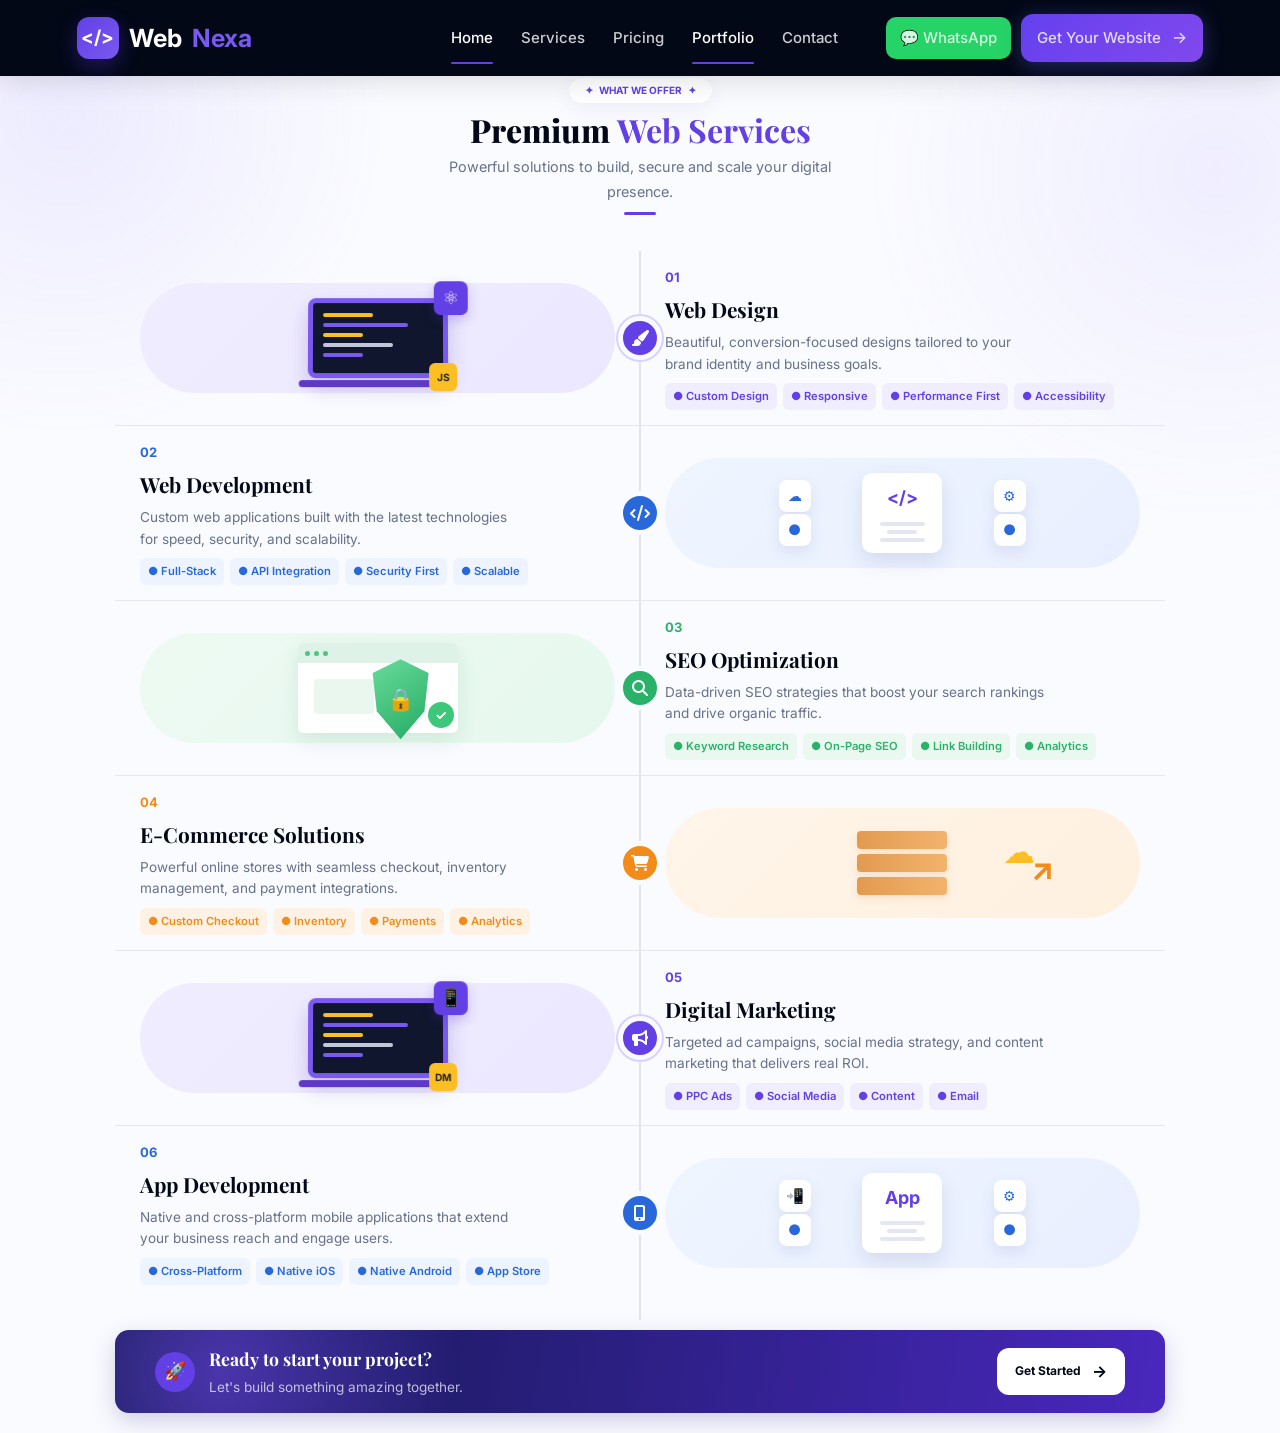
==== index.html @ ce3ebc8d "Add services page and update navigation links" ====
<!DOCTYPE html>
<html lang="en">
<head>
    <meta charset="UTF-8">
    <meta name="viewport" content="width=device-width, initial-scale=1.0">
    <title>WebNexa — Premium Web Design & Digital Services</title>
    <link rel="stylesheet" href="css/home.css">
    <link rel="preconnect" href="https://fonts.googleapis.com">
    <link rel="preconnect" href="https://fonts.gstatic.com" crossorigin>
    <link href="https://fonts.googleapis.com/css2?family=Playfair+Display:wght@400;500;600;700;800;900&family=Inter:wght@300;400;500;600;700&display=swap" rel="stylesheet">
    <link rel="stylesheet" href="https://cdnjs.cloudflare.com/ajax/libs/font-awesome/6.5.1/css/all.min.css">
</head>
<body>

<!-- ================= NAVBAR ================= -->
<header class="navbar">
    <a href="index.html" class="logo" aria-label="WebNexa Home">
        <div class="logo-icon">&lt;/&gt;</div>
        <span class="logo-white">Web</span><span class="logo-purple">Nexa</span>
    </a>

    <button class="mobile-toggle" id="mobileToggle" aria-label="Toggle menu" aria-expanded="false">
        <span></span>
        <span></span>
        <span></span>
    </button>

    <nav aria-label="Main navigation" id="mainNav">
        <a href="#home" class="active">Home</a>
        <a href="services.html">Services</a>
        <a href="#pricing">Pricing</a>
        <a href="portfolio.html" class="active">Portfolio</a>
        <a href="#contact">Contact</a>
        
        <div class="nav-actions">
            <a href="https://wa.me/923008932525" class="whatsapp-btn" target="_blank" rel="noopener noreferrer">💬 WhatsApp</a>
            <a href="requirements.html" class="talk-btn">Get Your Website <span>→</span></a>
        </div>
    </nav>
</header>

<div class="mobile-bottom-bar">
    <a href="https://wa.me/923008932525" class="mobile-bar-btn whatsapp" target="_blank" rel="noopener noreferrer">💬 WhatsApp</a>
    <a href="requirements.html" class="mobile-bar-btn get-started">Get Started <span>→</span></a>
</div>

<!-- ================= HOME ================= -->
<main class="home" id="home">

    <!-- ================= HERO ================= -->
    <section class="hero-title">
        <div class="offer">
            <span>✦</span> WHAT WE OFFER <span>✦</span>
        </div>
        <h1>
            Premium <strong>Web Services</strong>
        </h1>
        <p>
            Powerful solutions to build, secure and scale your digital presence.
        </p>
        <div class="heading-line"></div>
    </section>

    <!-- ================= SERVICES TIMELINE ================= -->
    <section class="timeline" id="services">

        <!-- ===== 01 ===== -->
        <div class="service-row">
            <div class="visual purple-visual">
                <div class="laptop">
                    <div class="screen">
                        <div class="line yellow"></div>
                        <div class="line purple-line"></div>
                        <div class="line yellow small"></div>
                        <div class="line white-line"></div>
                        <div class="line purple-line small"></div>
                    </div>
                    <div class="laptop-base"></div>
                    <div class="react-icon">⚛</div>
                    <div class="js-icon">JS</div>
                </div>
            </div>
            <div class="service-text">
                <span class="number purple">01</span>
                <h2>Web Design</h2>
                <p>Beautiful, conversion-focused designs tailored to your brand identity and business goals.</p>
                <div class="tags">
                    <span>● Custom Design</span>
                    <span>● Responsive</span>
                    <span>● Performance First</span>
                    <span>● Accessibility</span>
                </div>
            </div>
            <div class="timeline-icon purple-icon"><i class="fas fa-paint-brush"></i></div>
        </div>

        <!-- ===== 02 ===== -->
        <div class="service-row reverse">
            <div class="service-text">
                <span class="number blue">02</span>
                <h2>Web Development</h2>
                <p>Custom web applications built with the latest technologies for speed, security, and scalability.</p>
                <div class="tags blue-tags">
                    <span>● Full-Stack</span>
                    <span>● API Integration</span>
                    <span>● Security First</span>
                    <span>● Scalable</span>
                </div>
            </div>
            <div class="visual blue-visual">
                <div class="api-card">
                    <div class="api-title">&lt;/&gt;</div>
                    <div class="api-line"></div>
                    <div class="api-line short"></div>
                    <div class="api-line"></div>
                </div>
                <div class="api-cloud cloud-one">☁</div>
                <div class="api-cloud cloud-two">●</div>
                <div class="api-cloud cloud-three">⚙</div>
                <div class="api-cloud cloud-four">●</div>
            </div>
            <div class="timeline-icon blue-icon"><i class="fas fa-code"></i></div>
        </div>

        <!-- ===== 03 ===== -->
        <div class="service-row">
            <div class="visual green-visual">
                <div class="security-window">
                    <div class="window-top">
                        <i></i>
                        <i></i>
                        <i></i>
                    </div>
                    <div class="window-content"></div>
                    <div class="shield">
                        <span>🔒</span>
                    </div>
                    <div class="check">✓</div>
                </div>
            </div>
            <div class="service-text">
                <span class="number green">03</span>
                <h2>SEO Optimization</h2>
                <p>Data-driven SEO strategies that boost your search rankings and drive organic traffic.</p>
                <div class="tags green-tags">
                    <span>● Keyword Research</span>
                    <span>● On-Page SEO</span>
                    <span>● Link Building</span>
                    <span>● Analytics</span>
                </div>
            </div>
            <div class="timeline-icon green-icon"><i class="fas fa-search"></i></div>
        </div>

        <!-- ===== 04 ===== -->
        <div class="service-row reverse">
            <div class="service-text">
                <span class="number orange">04</span>
                <h2>E-Commerce Solutions</h2>
                <p>Powerful online stores with seamless checkout, inventory management, and payment integrations.</p>
                <div class="tags orange-tags">
                    <span>● Custom Checkout</span>
                    <span>● Inventory</span>
                    <span>● Payments</span>
                    <span>● Analytics</span>
                </div>
            </div>
            <div class="visual orange-visual">
                <div class="server-box">
                    <div class="server"></div>
                    <div class="server"></div>
                    <div class="server"></div>
                </div>
                <div class="growth-arrow">↗</div>
                <div class="cloud">☁</div>
            </div>
            <div class="timeline-icon orange-icon"><i class="fas fa-shopping-cart"></i></div>
        </div>

        <!-- ===== 05 ===== -->
        <div class="service-row">
            <div class="visual purple-visual">
                <div class="laptop">
                    <div class="screen">
                        <div class="line yellow"></div>
                        <div class="line purple-line"></div>
                        <div class="line yellow small"></div>
                        <div class="line white-line"></div>
                        <div class="line purple-line small"></div>
                    </div>
                    <div class="laptop-base"></div>
                    <div class="react-icon">📱</div>
                    <div class="js-icon">DM</div>
                </div>
            </div>
            <div class="service-text">
                <span class="number purple">05</span>
                <h2>Digital Marketing</h2>
                <p>Targeted ad campaigns, social media strategy, and content marketing that delivers real ROI.</p>
                <div class="tags">
                    <span>● PPC Ads</span>
                    <span>● Social Media</span>
                    <span>● Content</span>
                    <span>● Email</span>
                </div>
            </div>
            <div class="timeline-icon purple-icon"><i class="fas fa-bullhorn"></i></div>
        </div>

        <!-- ===== 06 ===== -->
        <div class="service-row reverse">
            <div class="service-text">
                <span class="number blue">06</span>
                <h2>App Development</h2>
                <p>Native and cross-platform mobile applications that extend your business reach and engage users.</p>
                <div class="tags blue-tags">
                    <span>● Cross-Platform</span>
                    <span>● Native iOS</span>
                    <span>● Native Android</span>
                    <span>● App Store</span>
                </div>
            </div>
            <div class="visual blue-visual">
                <div class="api-card">
                    <div class="api-title">App</div>
                    <div class="api-line"></div>
                    <div class="api-line short"></div>
                    <div class="api-line"></div>
                </div>
                <div class="api-cloud cloud-one">📲</div>
                <div class="api-cloud cloud-two">●</div>
                <div class="api-cloud cloud-three">⚙</div>
                <div class="api-cloud cloud-four">●</div>
            </div>
            <div class="timeline-icon blue-icon"><i class="fas fa-mobile-alt"></i></div>
        </div>

    </section>

    <!-- ================= CTA ================= -->
    <section class="cta">
        <div class="cta-left">
            <div class="rocket">🚀</div>
            <div>
                <h3>Ready to start your project?</h3>
                <p>Let's build something amazing together.</p>
            </div>
        </div>
        <a href="requirements.html" class="talk-btn">
            Get Started <span>→</span>
        </a>
    </section>

</main>

<script>
    const mobileToggle = document.getElementById('mobileToggle');
    const mainNav = document.getElementById('mainNav');
    
    if (mobileToggle && mainNav) {
        mobileToggle.addEventListener('click', function() {
            const isOpen = mainNav.classList.toggle('open');
            mobileToggle.classList.toggle('active');
            mobileToggle.setAttribute('aria-expanded', String(isOpen));
            document.body.classList.toggle('menu-open', isOpen);
        });
        
        mainNav.querySelectorAll('a').forEach(function(link) {
            link.addEventListener('click', function() {
                mainNav.classList.remove('open');
                mobileToggle.classList.remove('active');
                mobileToggle.setAttribute('aria-expanded', 'false');
                document.body.classList.remove('menu-open');
            });
        });
        
        document.addEventListener('keydown', function(e) {
            if (e.key === 'Escape' && mainNav.classList.contains('open')) {
                mainNav.classList.remove('open');
                mobileToggle.classList.remove('active');
                mobileToggle.setAttribute('aria-expanded', 'false');
                document.body.classList.remove('menu-open');
            }
        });
    }
</script>

</body>
</html>
---- css/home.css ----
/* ================= RESET ================= */
* {
    margin: 0;
    padding: 0;
    box-sizing: border-box;
}

:root {
    --primary: #030817;
    --primary-light: #0f2847;
    --purple: #6240e5;
    --purple-light: #7959ef;
    --blue: #2868da;
    --blue-light: #48cae4;
    --green: #2bb26a;
    --green-light: #34d399;
    --orange: #f28b19;
    --orange-light: #fbbf24;
    --white: #ffffff;
    --off-white: #f8f9fa;
    --text: #10172d;
    --text-light: #68718b;
    --text-muted: #adb5bd;
    --bg: #f9faff;
    --card-bg: rgba(255, 255, 255, 0.85);
    --shadow: 0 8px 32px rgba(0, 0, 0, 0.08);
    --shadow-lg: 0 20px 60px rgba(0, 0, 0, 0.12);
    --radius: 16px;
    --radius-sm: 10px;
    --transition: all 0.3s cubic-bezier(0.4, 0, 0.2, 1);
    --font-heading: 'Playfair Display', Georgia, serif;
    --font-body: 'Inter', -apple-system, BlinkMacSystemFont, sans-serif;
}

html {
    scroll-behavior: smooth;
    scroll-padding-top: 76px;
}

body {
    font-family: var(--font-body);
    color: var(--text);
    background: var(--bg);
    line-height: 1.7;
    overflow-x: hidden;
    -webkit-font-smoothing: antialiased;
}

/* ================= NAVBAR ================= */
.navbar {
    position: fixed;
    top: 0;
    left: 0;
    right: 0;
    z-index: 1000;
    height: 76px;
    background: var(--primary);
    display: flex;
    align-items: center;
    justify-content: space-between;
    padding: 0 6%;
    box-shadow: 0 2px 30px rgba(0, 0, 0, 0.15);
}

.logo {
    display: flex;
    align-items: center;
    font-size: 25px;
    font-weight: 700;
    color: var(--white);
    text-decoration: none;
    gap: 10px;
}

.logo-icon {
    width: 42px;
    height: 42px;
    border-radius: 12px;
    display: flex;
    align-items: center;
    justify-content: center;
    color: var(--white);
    font-size: 19px;
    font-weight: 700;
    background: linear-gradient(135deg, var(--purple), var(--purple-light));
    box-shadow: 0 7px 20px rgba(100, 60, 255, 0.3);
}

.logo-white {
    color: var(--white);
}

.logo-purple {
    color: var(--purple-light);
}

.navbar nav {
    display: flex;
    align-items: center;
    gap: 28px;
    height: 100%;
}

.navbar nav a {
    position: relative;
    height: 100%;
    display: flex;
    align-items: center;
    color: rgba(255, 255, 255, 0.8);
    text-decoration: none;
    font-size: 15px;
    font-weight: 500;
    transition: var(--transition);
}

.navbar nav a:hover,
.navbar nav a.active {
    color: var(--white);
}

.navbar nav a.active::after {
    content: '';
    position: absolute;
    bottom: 12px;
    left: 0;
    width: 100%;
    height: 2px;
    background: var(--purple);
    border-radius: 2px;
}

.talk-btn {
    display: inline-flex;
    align-items: center;
    gap: 6px;
    border: none;
    padding: 10px 16px;
    border-radius: 12px;
    color: var(--white);
    background: linear-gradient(135deg, #6441ef, #8148ed);
    font-size: 13px;
    font-weight: 600;
    cursor: pointer;
    text-decoration: none;
    transition: var(--transition);
    box-shadow: 0 4px 20px rgba(99, 102, 241, 0.35);
}

.talk-btn:hover {
    transform: translateY(-2px);
    box-shadow: 0 8px 30px rgba(99, 102, 241, 0.5);
}

.talk-btn span {
    font-size: 16px;
    margin-left: 5px;
}

.mobile-toggle {
    display: none;
    flex-direction: column;
    justify-content: center;
    gap: 5px;
    width: 30px;
    height: 30px;
    background: none;
    border: none;
    cursor: pointer;
    padding: 0;
    z-index: 1001;
}

.mobile-toggle span {
    display: block;
    width: 100%;
    height: 2px;
    background: var(--white);
    border-radius: 2px;
    transition: var(--transition);
}

.mobile-toggle.active span:nth-child(1) {
    transform: rotate(45deg) translate(5px, 5px);
}

.mobile-toggle.active span:nth-child(2) {
    opacity: 0;
}

.mobile-toggle.active span:nth-child(3) {
    transform: rotate(-45deg) translate(5px, -5px);
}

.nav-actions {
    display: flex;
    align-items: center;
    gap: 10px;
    margin-left: 20px;
}

.whatsapp-btn {
    display: inline-flex;
    align-items: center;
    gap: 5px;
    padding: 8px 14px;
    border-radius: 10px;
    color: var(--white);
    background: #25D366;
    font-size: 13px;
    font-weight: 600;
    text-decoration: none;
    transition: var(--transition);
}

.whatsapp-btn:hover {
    background: #1ebc57;
    transform: translateY(-2px);
}

/* ================= HOME / HERO ================= */
.home {
    min-height: calc(100vh - 76px);
    padding: 15px 9% 20px;
    background:
        radial-gradient(circle at 5% 8%, rgba(110, 80, 255, .09), transparent 18%),
        radial-gradient(circle at 95% 12%, rgba(120, 90, 255, .08), transparent 20%),
        #fafbff;
}

/* ================= HERO TITLE ================= */
.hero-title {
    text-align: center;
    margin-bottom: 16px;
    padding: 60px 0 20px;
}

.offer {
    display: inline-block;
    padding: 4px 12px;
    border-radius: 20px;
    background: var(--white);
    color: var(--purple);
    font-size: 10px;
    font-weight: bold;
    box-shadow: 0 5px 20px rgba(50, 30, 130, .07);
    margin-bottom: 8px;
}

.offer span {
    margin: 0 4px;
}

.hero-title h1 {
    font-family: var(--font-heading);
    font-size: clamp(1.4rem, 3vw, 2rem);
    font-weight: 800;
    color: var(--primary);
    line-height: 1.2;
    margin-bottom: 6px;
}

.hero-title h1 strong {
    color: var(--purple);
}

.hero-title p {
    color: var(--text-light);
    font-size: 0.9rem;
    max-width: 450px;
    margin: 0 auto;
}

.heading-line {
    width: 32px;
    height: 3px;
    background: var(--purple);
    margin: 8px auto 0;
    border-radius: 10px;
}

/* ================= TIMELINE ================= */
.timeline {
    max-width: 1080px;
    margin: auto;
    position: relative;
    padding-bottom: 20px;
}

.timeline::before {
    content: '';
    position: absolute;
    top: 0;
    bottom: 0;
    left: 50%;
    width: 2px;
    background: #e1e3ef;
    transform: translateX(-50%);
}

/* ================= SERVICE ROW ================= */
.service-row {
    min-height: 120px;
    display: grid;
    grid-template-columns: 1fr 1fr;
    align-items: center;
    position: relative;
    border-bottom: 1px solid #e5e7ef;
}

.service-row:last-child {
    border-bottom: none;
}

/* ================= VISUAL SIDE ================= */
.visual {
    height: 110px;
    display: flex;
    align-items: center;
    justify-content: center;
    position: relative;
    margin: 6px 25px;
    border-radius: 60px;
}

.purple-visual {
    background: linear-gradient(135deg, #f1edff, #ebe7ff);
}

.blue-visual {
    background: linear-gradient(135deg, #eef5ff, #e9efff);
}

.green-visual {
    background: linear-gradient(135deg, #edfaf3, #e6f8ee);
}

.orange-visual {
    background: linear-gradient(135deg, #fff5e9, #fff0df);
}

/* ================= SERVICE TEXT ================= */
.service-text {
    padding: 15px 25px;
}

.number {
    display: block;
    font-size: 13px;
    font-weight: bold;
    margin-bottom: 4px;
}

.purple {
    color: var(--purple);
}

.blue {
    color: var(--blue);
}

.green {
    color: var(--green);
}

.orange {
    color: var(--orange);
}

.service-text h2 {
    font-family: var(--font-heading);
    font-size: clamp(1.1rem, 2vw, 1.3rem);
    font-weight: 700;
    color: var(--primary);
    margin-bottom: 4px;
}

.service-text p {
    max-width: 380px;
    color: var(--text-light);
    font-size: 0.85rem;
    line-height: 1.6;
    margin-bottom: 8px;
}

/* ================= TAGS ================= */
.tags {
    display: flex;
    flex-wrap: wrap;
    gap: 6px;
}

.tags span {
    padding: 4px 8px;
    border-radius: 6px;
    background: #f0edff;
    color: var(--purple);
    font-size: 0.7rem;
    font-weight: 600;
}

.blue-tags span {
    background: #edf4ff;
    color: var(--blue);
}

.green-tags span {
    background: #eaf8ef;
    color: var(--green);
}

.orange-tags span {
    background: #fff2e4;
    color: var(--orange);
}

/* ================= CENTER ICONS ================= */
.timeline-icon {
    position: absolute;
    left: 50%;
    top: 50%;
    transform: translate(-50%, -50%);
    width: 44px;
    height: 44px;
    border-radius: 50%;
    display: flex;
    align-items: center;
    justify-content: center;
    color: var(--white);
    font-size: 16px;
    border: 5px solid #fafbff;
    z-index: 5;
}

.purple-icon {
    background: var(--purple);
    box-shadow: 0 0 0 2px #d9d1ff;
}

.blue-icon {
    background: var(--blue);
}

.green-icon {
    background: var(--green);
}

.orange-icon {
    background: var(--orange);
}

/* ================= LAPTOP ILLUSTRATION ================= */
.laptop {
    width: 140px;
    height: 80px;
    position: relative;
    background: #10162d;
    border: 5px solid var(--purple-light);
    border-radius: 8px;
    transform: perspective(500px) rotateX(2deg);
    box-shadow: 0 10px 20px rgba(65, 40, 150, 0.22);
}

.screen {
    padding: 10px;
}

.line {
    height: 4px;
    margin-bottom: 6px;
    border-radius: 4px;
    background: var(--orange-light);
}

.line.yellow {
    width: 50px;
}

.line.purple-line {
    width: 85px;
    background: var(--purple-light);
}

.line.white-line {
    width: 70px;
    background: #c2c6d9;
}

.line.small {
    width: 40px;
}

.laptop-base {
    position: absolute;
    width: 155px;
    height: 7px;
    left: -14px;
    bottom: -14px;
    background: #5e38c8;
    border-radius: 6px;
}

.react-icon {
    position: absolute;
    right: -25px;
    top: -22px;
    width: 34px;
    height: 34px;
    display: flex;
    align-items: center;
    justify-content: center;
    border-radius: 7px;
    background: var(--purple);
    color: var(--white);
    font-size: 18px;
    box-shadow: 0 5px 12px rgba(80, 45, 200, 0.25);
}

.js-icon {
    position: absolute;
    right: -14px;
    bottom: -18px;
    width: 28px;
    height: 28px;
    display: flex;
    align-items: center;
    justify-content: center;
    background: var(--orange-light);
    color: #222;
    font-weight: bold;
    border-radius: 6px;
    font-size: 10px;
}

/* ================= API ILLUSTRATION ================= */
.api-card {
    width: 80px;
    height: 80px;
    background: var(--white);
    border-radius: 10px;
    display: flex;
    flex-direction: column;
    justify-content: center;
    align-items: center;
    box-shadow: 0 8px 20px rgba(70, 90, 150, 0.15);
    z-index: 2;
}

.api-title {
    font-size: 18px;
    font-weight: bold;
    color: var(--purple);
    margin-bottom: 6px;
}

.api-line {
    width: 45px;
    height: 4px;
    background: #e4e6f2;
    border-radius: 4px;
    margin: 2px;
}

.api-line.short {
    width: 30px;
}

.api-cloud {
    position: absolute;
    width: 32px;
    height: 32px;
    display: flex;
    align-items: center;
    justify-content: center;
    background: var(--white);
    border-radius: 8px;
    color: var(--blue);
    box-shadow: 0 6px 15px rgba(70, 90, 150, 0.12);
    z-index: 3;
    font-size: 0.9rem;
}

.cloud-one {
    left: 24%;
    top: 20%;
}

.cloud-two {
    left: 24%;
    bottom: 20%;
}

.cloud-three {
    right: 24%;
    top: 20%;
}

.cloud-four {
    right: 24%;
    bottom: 20%;
}

/* ================= SECURITY ILLUSTRATION ================= */
.security-window {
    width: 160px;
    height: 90px;
    position: relative;
    background: var(--white);
    border-radius: 6px;
    box-shadow: 0 8px 20px rgba(40, 120, 75, 0.12);
}

.window-top {
    height: 20px;
    background: #dff2e7;
    border-radius: 6px 6px 0 0;
    display: flex;
    align-items: center;
    gap: 4px;
    padding-left: 7px;
}

.window-top i {
    width: 5px;
    height: 5px;
    border-radius: 50%;
    background: #4fc485;
}

.window-content {
    width: 60px;
    height: 35px;
    margin: 16px;
    border-radius: 4px;
    background: #eaf7ef;
}

.shield {
    position: absolute;
    width: 70px;
    height: 80px;
    right: 22px;
    top: 16px;
    background: linear-gradient(145deg, #6ddd9d, #20a961);
    clip-path: polygon(50% 0%, 90% 17%, 84% 65%, 50% 100%, 16% 65%, 10% 17%);
    display: flex;
    align-items: center;
    justify-content: center;
    font-size: 22px;
    box-shadow: 0 8px 20px rgba(30, 170, 100, 0.2);
}

.check {
    position: absolute;
    right: 4px;
    bottom: 5px;
    width: 26px;
    height: 26px;
    border-radius: 50%;
    display: flex;
    align-items: center;
    justify-content: center;
    background: #3dc77a;
    color: var(--white);
    font-weight: bold;
    font-size: 0.85rem;
}

/* ================= SERVER ILLUSTRATION ================= */
.server-box {
    display: flex;
    flex-direction: column;
    gap: 5px;
    width: 90px;
}

.server {
    height: 18px;
    border-radius: 4px;
    background: linear-gradient(90deg, #e39a50, #f2b36c);
    box-shadow: 0 3px 8px rgba(200, 120, 40, 0.15);
}

.growth-arrow {
    position: absolute;
    right: 18%;
    bottom: 20%;
    font-size: 32px;
    color: var(--orange);
    font-weight: bold;
}

.cloud {
    position: absolute;
    top: 15%;
    right: 22%;
    font-size: 32px;
    color: var(--orange-light);
}

/* ================= CTA ================= */
.cta {
    max-width: 1080px;
    min-height: 70px;
    margin: 10px auto 0;
    padding: 14px 40px;
    border-radius: 14px;
    display: flex;
    align-items: center;
    justify-content: space-between;
    color: var(--white);
    background:
        radial-gradient(circle at 10% 50%, rgba(125, 80, 255, 0.5), transparent 25%),
        linear-gradient(100deg, #11184d, #4927bd);
    box-shadow: 0 8px 25px rgba(45, 25, 130, 0.2);
}

.cta-left {
    display: flex;
    align-items: center;
    gap: 14px;
}

.rocket {
    width: 40px;
    height: 40px;
    border-radius: 50%;
    display: flex;
    align-items: center;
    justify-content: center;
    background: var(--purple);
    font-size: 18px;
}

.cta h3 {
    font-family: var(--font-heading);
    font-size: 1.1rem;
    margin-bottom: 2px;
}

.cta p {
    font-size: 0.85rem;
    color: rgba(255, 255, 255, 0.7);
}

.cta .talk-btn {
    background: var(--white);
    color: var(--primary);
    font-weight: bold;
    box-shadow: none;
    padding: 10px 18px;
    font-size: 12px;
}

.cta .talk-btn:hover {
    transform: translateY(-2px);
    box-shadow: 0 6px 20px rgba(0, 0, 0, 0.15);
}

/* ================= FOOTER ================= */
.footer {
    background: var(--primary);
    color: rgba(255, 255, 255, 0.7);
    padding: 40px 0 0;
    margin-top: 40px;
}

.footer-grid {
    max-width: 1200px;
    margin: 0 auto;
    padding: 0 24px;
    display: grid;
    grid-template-columns: 1fr;
    gap: 24px;
    padding-bottom: 32px;
}

.footer-brand .logo {
    margin-bottom: 10px;
}

.footer-desc {
    font-size: 0.85rem;
    line-height: 1.6;
    margin-bottom: 12px;
}

.footer-social {
    display: flex;
    gap: 8px;
}

.footer-social a {
    width: 32px;
    height: 32px;
    border-radius: 50%;
    background: rgba(255, 255, 255, 0.08);
    display: flex;
    align-items: center;
    justify-content: center;
    color: rgba(255, 255, 255, 0.6);
    transition: var(--transition);
    text-decoration: none;
    font-size: 0.85rem;
}

.footer-social a:hover {
    background: var(--purple);
    color: var(--white);
    transform: translateY(-2px);
}

.footer-links h4,
.footer-contact h4 {
    color: var(--white);
    font-size: 0.95rem;
    margin-bottom: 14px;
    font-family: var(--font-body);
    font-weight: 600;
}

.footer-links ul {
    list-style: none;
}

.footer-links li {
    margin-bottom: 6px;
}

.footer-links a {
    font-size: 0.85rem;
    color: rgba(255, 255, 255, 0.7);
    text-decoration: none;
    transition: var(--transition);
}

.footer-links a:hover {
    color: var(--purple);
    padding-left: 4px;
}

.contact-item {
    display: flex;
    align-items: flex-start;
    gap: 8px;
    margin-bottom: 10px;
    font-size: 0.85rem;
}

.contact-item i {
    color: var(--purple);
    margin-top: 3px;
    flex-shrink: 0;
    font-size: 0.8rem;
}

.footer-bottom {
    max-width: 1200px;
    margin: 0 auto;
    padding: 14px 24px;
    border-top: 1px solid rgba(255, 255, 255, 0.08);
    display: flex;
    justify-content: space-between;
    align-items: center;
    font-size: 0.8rem;
}

.footer-bottom-links {
    display: flex;
    gap: 16px;
}

.footer-bottom-links a {
    color: rgba(255, 255, 255, 0.7);
    text-decoration: none;
    transition: var(--transition);
}

.footer-bottom-links a:hover {
    color: var(--purple);
}

.mobile-bottom-bar {
    display: none;
    position: fixed;
    bottom: 0;
    left: 0;
    right: 0;
    background: var(--primary);
    padding: 8px 16px;
    gap: 8px;
    z-index: 999;
    box-shadow: 0 -2px 20px rgba(0, 0, 0, 0.15);
}

.mobile-bar-btn {
    flex: 1;
    display: inline-flex;
    align-items: center;
    justify-content: center;
    gap: 5px;
    padding: 10px;
    border-radius: 10px;
    color: var(--white);
    font-size: 13px;
    font-weight: 600;
    text-decoration: none;
    transition: var(--transition);
}

.mobile-bar-btn.whatsapp {
    background: #25D366;
}

.mobile-bar-btn.get-started {
    background: linear-gradient(135deg, #6441ef, #8148ed);
}

/* ================= HOVER EFFECTS ================= */
.navbar nav a:hover {
    color: var(--purple-light);
}

.visual {
    transition: .3s ease;
}

.visual:hover {
    transform: translateY(-4px);
}

/* ================= RESPONSIVE - MOBILE FIRST ================= */
@media (max-width: 950px) {
    .navbar {
        padding: 0 25px;
    }

    .navbar nav {
        position: absolute;
        top: 76px;
        left: 0;
        right: 0;
        background: var(--primary);
        flex-direction: column;
        align-items: stretch;
        padding: 20px 25px;
        gap: 0;
        height: auto;
        display: none;
        box-shadow: 0 10px 30px rgba(0, 0, 0, 0.2);
    }

    .navbar nav.open {
        display: flex;
    }

    .navbar nav a {
        width: 100%;
        height: auto;
        padding: 14px 0;
        border-bottom: 1px solid rgba(255, 255, 255, 0.08);
    }

    .navbar nav a:last-of-type {
        border-bottom: none;
    }

    .navbar nav a.active::after {
        display: none;
    }

    .nav-actions {
        display: none;
    }

    .mobile-toggle {
        display: flex;
    }

    .home {
        padding: 30px 25px;
    }

    .timeline::before {
        display: none;
    }

    .service-row {
        display: flex;
        flex-direction: column;
        padding: 30px 0;
    }

    .service-text {
        width: 100%;
        text-align: center;
        padding: 20px;
    }

    .service-text p {
        margin-left: auto;
        margin-right: auto;
    }

    .visual {
        width: 80%;
    }

    .timeline-icon {
        display: none;
    }

    .tags {
        justify-content: center;
    }

    .cta {
        flex-direction: column;
        gap: 20px;
        text-align: center;
        padding: 30px;
    }

    .cta-left {
        flex-direction: column;
    }
}

@media (max-width: 650px) {
    .logo {
        font-size: 21px;
    }

    .home {
        padding: 25px 15px;
    }

    .hero-title h1 {
        font-size: 28px;
    }

    .hero-title p {
        font-size: 14px;
    }

    .visual {
        width: 100%;
        height: 150px;
    }

    .service-text h2 {
        font-size: 21px;
    }

    .cta .talk-btn {
        width: 100%;
        justify-content: center;
    }

    .footer-bottom {
        flex-direction: column;
        gap: 12px;
        text-align: center;
    }

    .mobile-bottom-bar {
        display: flex;
    }

    body {
        padding-bottom: 80px;
    }
}

/* ================= ANIMATIONS ================= */
@keyframes fadeInUp {
    from {
        opacity: 0;
        transform: translateY(30px);
    }
    to {
        opacity: 1;
        transform: translateY(0);
    }
}

.hero-title {
    animation: fadeInUp 1s ease-out;
}

.service-row {
    opacity: 0;
    transform: translateY(30px);
    animation: fadeInUp 0.8s ease-out forwards;
}

.service-row:nth-child(2) {
    animation-delay: 0.2s;
}

.service-row:nth-child(3) {
    animation-delay: 0.4s;
}

.service-row:nth-child(4) {
    animation-delay: 0.6s;
}

.service-row:nth-child(5) {
    animation-delay: 0.8s;
}

.service-row:nth-child(6) {
    animation-delay: 1s;
}

/* ================= PORTFOLIO PAGE ================= */
.portfolio-page {
    min-height: calc(100vh - 76px);
    padding: 15px 9% 20px;
    background:
        radial-gradient(circle at 5% 8%, rgba(110, 80, 255, .09), transparent 18%),
        radial-gradient(circle at 95% 12%, rgba(120, 90, 255, .08), transparent 20%),
        #fafbff;
}

.portfolio-hero {
    text-align: center;
    margin-bottom: 16px;
    padding: 60px 0 20px;
}

.portfolio-hero h1 {
    font-family: var(--font-heading);
    font-size: clamp(1.4rem, 3vw, 2rem);
    font-weight: 800;
    color: var(--primary);
    line-height: 1.2;
    margin-bottom: 6px;
}

.portfolio-hero h1 strong {
    color: var(--purple);
}

.portfolio-hero p {
    color: var(--text-light);
    font-size: 0.9rem;
    max-width: 450px;
    margin: 0 auto;
}

.portfolio-section {
    max-width: 1080px;
    margin: auto;
    padding-bottom: 20px;
}

.portfolio-grid {
    display: grid;
    grid-template-columns: 1fr;
    gap: 24px;
}

.portfolio-card {
    background: var(--white);
    border-radius: var(--radius);
    overflow: hidden;
    box-shadow: var(--shadow);
    border: 1px solid rgba(0, 0, 0, 0.04);
    transition: var(--transition);
}

.portfolio-card:hover {
    transform: translateY(-6px);
    box-shadow: var(--shadow-lg);
}

.portfolio-image {
    height: 220px;
    overflow: hidden;
    position: relative;
}

.portfolio-image .site-homepage {
    height: 100%;
    transform: scale(1.02);
    transition: transform 0.4s ease;
}

.portfolio-card:hover .portfolio-image .site-homepage {
    transform: scale(1.05);
}

.business-mockup .site-hero {
    background: linear-gradient(135deg, #1e3a5f 0%, #0f172a 100%);
}

.ecommerce-mockup .site-hero {
    background: linear-gradient(135deg, #fdf2f8 0%, #fce7f3 100%);
}

.portfolio-mockup .site-hero {
    background: linear-gradient(135deg, #f8fafc 0%, #e2e8f0 100%);
}

.news-mockup .site-hero {
    background: linear-gradient(135deg, #f8fafc 0%, #e2e8f0 100%);
}

.store-mockup .site-hero {
    background: linear-gradient(135deg, #fdf2f8 0%, #fce7f3 100%);
}

.carpart-mockup .site-hero {
    background: linear-gradient(135deg, #1e3a5f 0%, #0f172a 100%);
}

.ecommerce-mockup .site-hero-title,
.ecommerce-mockup .site-hero-sub,
.ecommerce-mockup .site-hero-tag {
    background: #1e293b;
}

.portfolio-mockup .site-hero-title,
.portfolio-mockup .site-hero-sub,
.portfolio-mockup .site-hero-tag {
    background: #1e293b;
}

.news-mockup .site-hero-title,
.news-mockup .site-hero-sub,
.news-mockup .site-hero-tag {
    background: #1e293b;
}

.store-mockup .site-hero-title,
.store-mockup .site-hero-sub,
.store-mockup .site-hero-tag {
    background: #1e293b;
}

.carpart-mockup .site-btn.primary {
    background: #f59e0b;
}

.ecommerce-mockup .site-btn.primary {
    background: #ec4899;
}

.portfolio-mockup .site-btn.primary {
    background: #6366f1;
}

.news-mockup .site-btn.primary {
    background: #6366f1;
}

.store-mockup .site-btn.primary {
    background: #ec4899;
}

.carpart-mockup .site-card-icon {
    background: #fef3c7;
}

.ecommerce-mockup .site-card-icon {
    background: #fce7f3;
}

.portfolio-mockup .site-card-icon {
    background: #e0e7ff;
}

.news-mockup .site-card-icon {
    background: #e0e7ff;
}

.store-mockup .site-card-icon {
    background: #fce7f3;
}

.ecommerce-mockup .site-grid-3,
.portfolio-mockup .site-grid-3,
.news-mockup .site-grid-3 {
    background: #ffffff;
}

.store-mockup .site-grid-3 {
    background: #ffffff;
}

.business-mockup .site-grid-3,
.carpart-mockup .site-grid-3 {
    background: #f8fafc;
}

.portfolio-info {
    padding: 20px 24px 24px;
}

.portfolio-info h3 {
    font-family: var(--font-heading);
    font-size: 1.2rem;
    font-weight: 700;
    color: var(--primary);
    margin-bottom: 8px;
}

.portfolio-info p {
    color: var(--text-light);
    font-size: 0.9rem;
    line-height: 1.6;
    margin-bottom: 12px;
}

.portfolio-category {
    display: inline-block;
    padding: 4px 12px;
    border-radius: 50px;
    background: rgba(99, 102, 241, 0.08);
    color: var(--purple);
    font-size: 0.75rem;
    font-weight: 600;
    margin-bottom: 14px;
}

.portfolio-link-btn {
    display: inline-flex;
    align-items: center;
    gap: 6px;
    color: var(--purple);
    font-size: 0.85rem;
    font-weight: 600;
    text-decoration: none;
    transition: var(--transition);
}

.portfolio-link-btn:hover {
    color: var(--primary);
    gap: 10px;
}

.view-all-wrapper {
    text-align: center;
    margin-top: 40px;
}

.view-all-btn {
    display: inline-flex;
    align-items: center;
    gap: 8px;
    padding: 14px 32px;
    border-radius: 50px;
    background: linear-gradient(135deg, var(--purple), var(--blue));
    color: var(--white);
    font-size: 0.85rem;
    font-weight: 600;
    text-decoration: none;
    transition: var(--transition);
    box-shadow: 0 4px 20px rgba(99, 102, 241, 0.35);
}

.view-all-btn:hover {
    transform: translateY(-2px);
    box-shadow: 0 8px 30px rgba(99, 102, 241, 0.5);
}

/* ================= RESPONSIVE - PORTFOLIO ================= */
@media (max-width: 950px) {
    .portfolio-page {
        padding: 30px 25px;
    }

    .portfolio-image {
        height: 180px;
    }
}

@media (max-width: 650px) {
    .portfolio-page {
        padding: 25px 15px;
    }

    .portfolio-image {
        height: 160px;
    }

    .portfolio-info {
        padding: 16px 18px 20px;
    }

    .view-all-btn {
        width: 100%;
        justify-content: center;
    }
}

@media (min-width: 768px) {
    .portfolio-grid {
        grid-template-columns: repeat(2, 1fr);
    }
}

@media (min-width: 1024px) {
    .portfolio-grid {
        grid-template-columns: repeat(3, 1fr);
    }
}

/* ================= ANIMATIONS ================= */
.portfolio-card {
    opacity: 0;
    transform: translateY(30px);
    animation: fadeInUp 0.8s ease-out forwards;
}

.portfolio-card:nth-child(1) { animation-delay: 0.1s; }
.portfolio-card:nth-child(2) { animation-delay: 0.2s; }
.portfolio-card:nth-child(3) { animation-delay: 0.3s; }
.portfolio-card:nth-child(4) { animation-delay: 0.4s; }
.portfolio-card:nth-child(5) { animation-delay: 0.5s; }
.portfolio-card:nth-child(6) { animation-delay: 0.6s; }
.portfolio-card:nth-child(7) { animation-delay: 0.7s; }
.portfolio-card:nth-child(8) { animation-delay: 0.8s; }

/* ================= SERVICES PAGE ================= */
.services-page {
    min-height: calc(100vh - 76px);
    padding: 15px 9% 20px;
    background:
        radial-gradient(circle at 5% 8%, rgba(110, 80, 255, .09), transparent 18%),
        radial-gradient(circle at 95% 12%, rgba(120, 90, 255, .08), transparent 20%),
        #fafbff;
}

.services-section {
    max-width: 1080px;
    margin: auto;
    padding-bottom: 20px;
}

.services-grid {
    display: grid;
    grid-template-columns: 1fr;
    gap: 24px;
}

.service-card {
    background: var(--white);
    border-radius: var(--radius);
    padding: 32px 28px;
    box-shadow: var(--shadow);
    border: 1px solid rgba(0, 0, 0, 0.04);
    transition: var(--transition);
    position: relative;
    overflow: hidden;
}

.service-card::before {
    content: '';
    position: absolute;
    top: 0;
    left: 0;
    right: 0;
    height: 4px;
    background: linear-gradient(90deg, var(--purple), var(--blue));
    transform: scaleX(0);
    transform-origin: left;
    transition: transform 0.4s ease;
}

.service-card:hover::before {
    transform: scaleX(1);
}

.service-card:hover {
    transform: translateY(-6px);
    box-shadow: var(--shadow-lg);
}

.service-card-icon {
    width: 56px;
    height: 56px;
    border-radius: 14px;
    display: flex;
    align-items: center;
    justify-content: center;
    font-size: 1.3rem;
    margin-bottom: 18px;
    transition: var(--transition);
}

.purple-card .service-card-icon {
    background: linear-gradient(135deg, #f1edff, #ebe7ff);
    color: var(--purple);
}

.blue-card .service-card-icon {
    background: linear-gradient(135deg, #eef5ff, #e9efff);
    color: var(--blue);
}

.green-card .service-card-icon {
    background: linear-gradient(135deg, #edfaf3, #e6f8ee);
    color: var(--green);
}

.orange-card .service-card-icon {
    background: linear-gradient(135deg, #fff5e9, #fff0df);
    color: var(--orange);
}

.service-card:hover .service-card-icon {
    transform: scale(1.1);
}

.service-card h3 {
    font-family: var(--font-heading);
    font-size: 1.2rem;
    font-weight: 700;
    color: var(--primary);
    margin-bottom: 8px;
}

.service-card p {
    color: var(--text-light);
    font-size: 0.9rem;
    line-height: 1.6;
    margin-bottom: 16px;
}

.service-link {
    display: inline-flex;
    align-items: center;
    gap: 6px;
    font-size: 0.85rem;
    font-weight: 600;
    color: var(--purple);
    text-decoration: none;
    transition: var(--transition);
}

.service-link:hover {
    gap: 10px;
    color: var(--primary);
}

.service-link span {
    font-size: 1rem;
    transition: var(--transition);
}

/* ================= SERVICES RESPONSIVE ================= */
@media (min-width: 768px) {
    .services-grid {
        grid-template-columns: repeat(2, 1fr);
    }
}

@media (min-width: 1024px) {
    .services-grid {
        grid-template-columns: repeat(3, 1fr);
    }
}

@media (min-width: 1200px) {
    .services-grid {
        grid-template-columns: repeat(4, 1fr);
    }
}

/* ================= SERVICES ANIMATIONS ================= */
.service-card {
    opacity: 0;
    transform: translateY(30px);
    animation: fadeInUp 0.8s ease-out forwards;
}

.service-card:nth-child(1) { animation-delay: 0.1s; }
.service-card:nth-child(2) { animation-delay: 0.2s; }
.service-card:nth-child(3) { animation-delay: 0.3s; }
.service-card:nth-child(4) { animation-delay: 0.4s; }
.service-card:nth-child(5) { animation-delay: 0.5s; }
.service-card:nth-child(6) { animation-delay: 0.6s; }
.service-card:nth-child(7) { animation-delay: 0.7s; }
.service-card:nth-child(8) { animation-delay: 0.8s; }

/* ================= UTILITIES ================= */
.text-gradient {
    background: linear-gradient(135deg, var(--purple), var(--orange));
    -webkit-background-clip: text;
    -webkit-text-fill-color: transparent;
    background-clip: text;
}

.container {
    max-width: 1200px;
    margin: 0 auto;
    padding: 0 24px;
}

.section-header {
    text-align: center;
    max-width: 700px;
    margin: 0 auto 60px;
}

.section-tag {
    display: inline-block;
    font-family: var(--font-body);
    font-size: 0.8rem;
    font-weight: 600;
    text-transform: uppercase;
    letter-spacing: 3px;
    color: var(--purple);
    margin-bottom: 12px;
    padding: 4px 16px;
    background: rgba(99, 102, 241, 0.08);
    border-radius: 50px;
}

.section-title {
    font-size: clamp(2rem, 4vw, 3rem);
    margin-bottom: 16px;
    color: var(--primary);
}

.section-desc {
    color: var(--text-light);
    font-size: 1.05rem;
    max-width: 600px;
    margin: 0 auto;
}

/* ================= BUTTONS ================= */
.btn {
    display: inline-flex;
    align-items: center;
    gap: 8px;
    padding: 14px 32px;
    border-radius: 50px;
    font-family: var(--font-body);
    font-size: 0.95rem;
    font-weight: 600;
    cursor: pointer;
    border: 2px solid transparent;
    transition: var(--transition);
    text-transform: uppercase;
    letter-spacing: 0.5px;
    font-size: 0.85rem;
    min-height: 44px;
    text-decoration: none;
}

.btn-primary {
    background: linear-gradient(135deg, var(--purple), var(--blue));
    color: var(--white);
    box-shadow: 0 4px 20px rgba(99, 102, 241, 0.35);
}

.btn-primary:hover {
    transform: translateY(-2px);
    box-shadow: 0 8px 30px rgba(99, 102, 241, 0.5);
}

.btn-outline {
    background: transparent;
    color: var(--white);
    border-color: rgba(255, 255, 255, 0.5);
}

.btn-outline:hover {
    background: rgba(255, 255, 255, 0.1);
    border-color: var(--white);
    transform: translateY(-2px);
}

.btn-sm {
    padding: 10px 24px;
    font-size: 0.8rem;
}

.btn-block {
    width: 100%;
    justify-content: center;
}
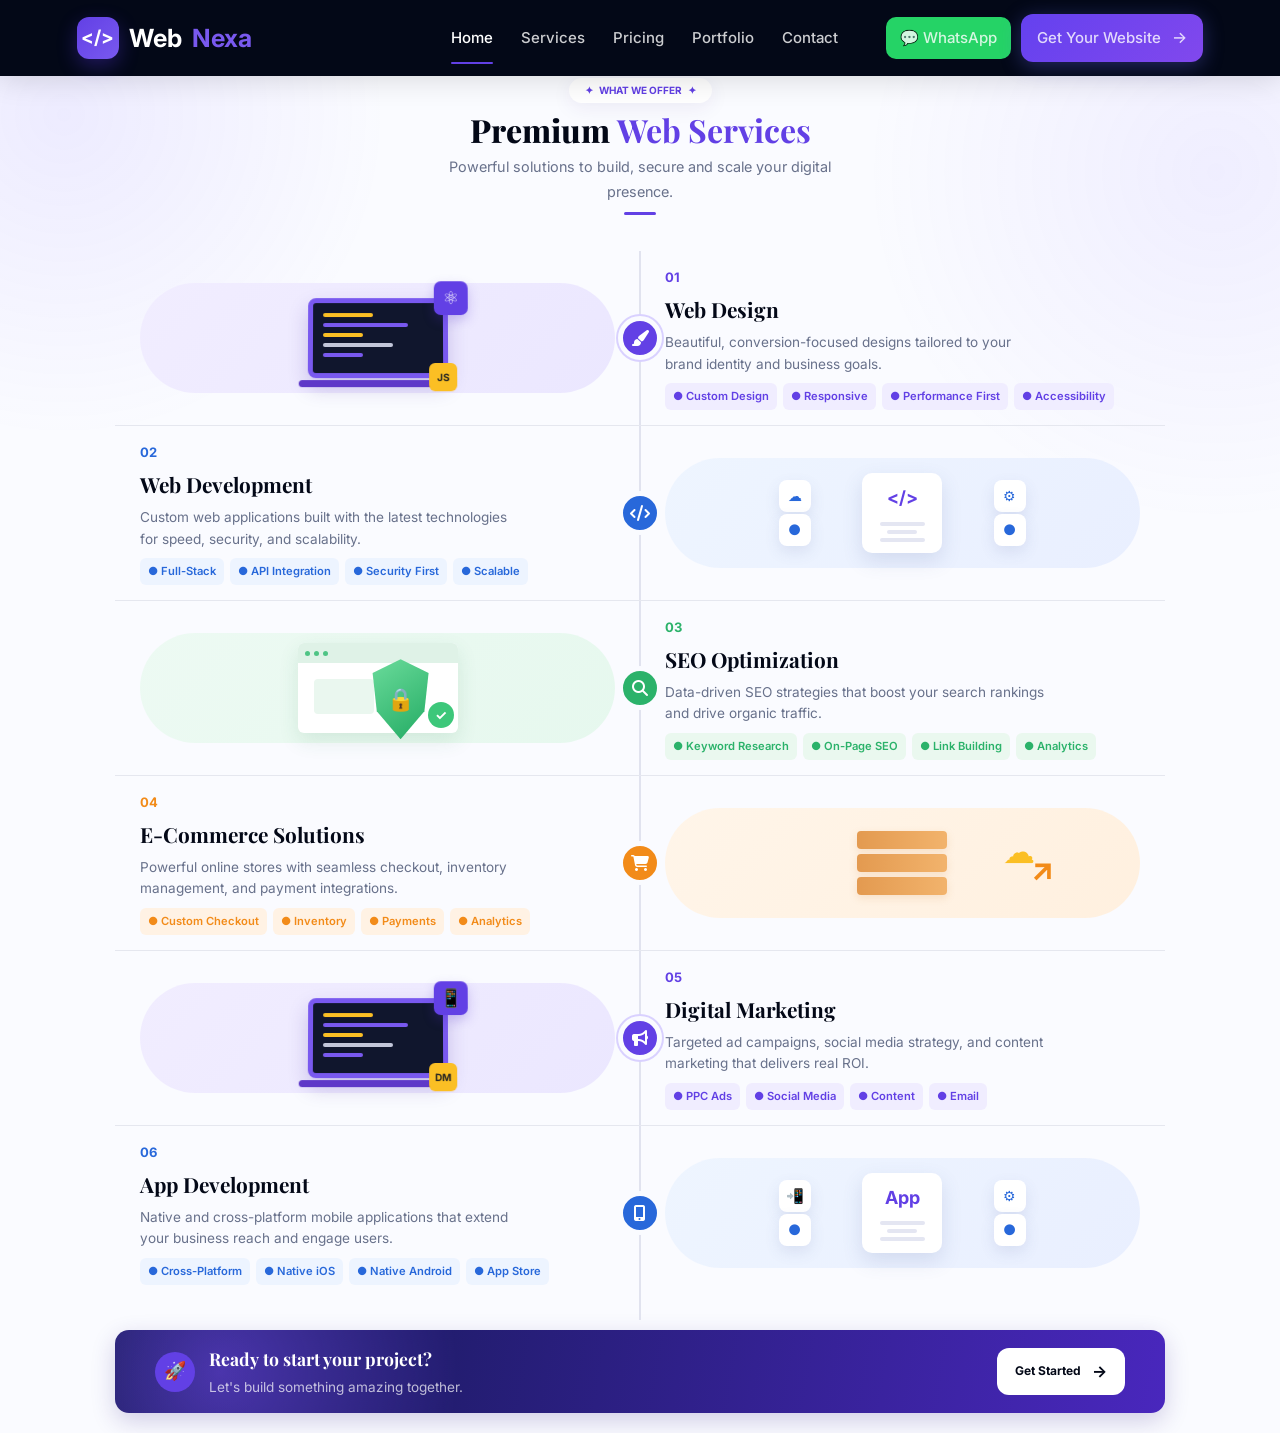
==== commit 454e2c5b: "Merge branch 'main' of https://github.com/TATHEERII/working-colab-nexa" ====
--- a/index.html
+++ b/index.html
@@ -29,7 +29,7 @@
         <a href="#home" class="active">Home</a>
         <a href="services.html">Services</a>
         <a href="#pricing">Pricing</a>
-        <a href="portfolio.html" class="active">Portfolio</a>
+        <a href="portfolio.html">Portfolio</a>
         <a href="#contact">Contact</a>
         
         <div class="nav-actions">
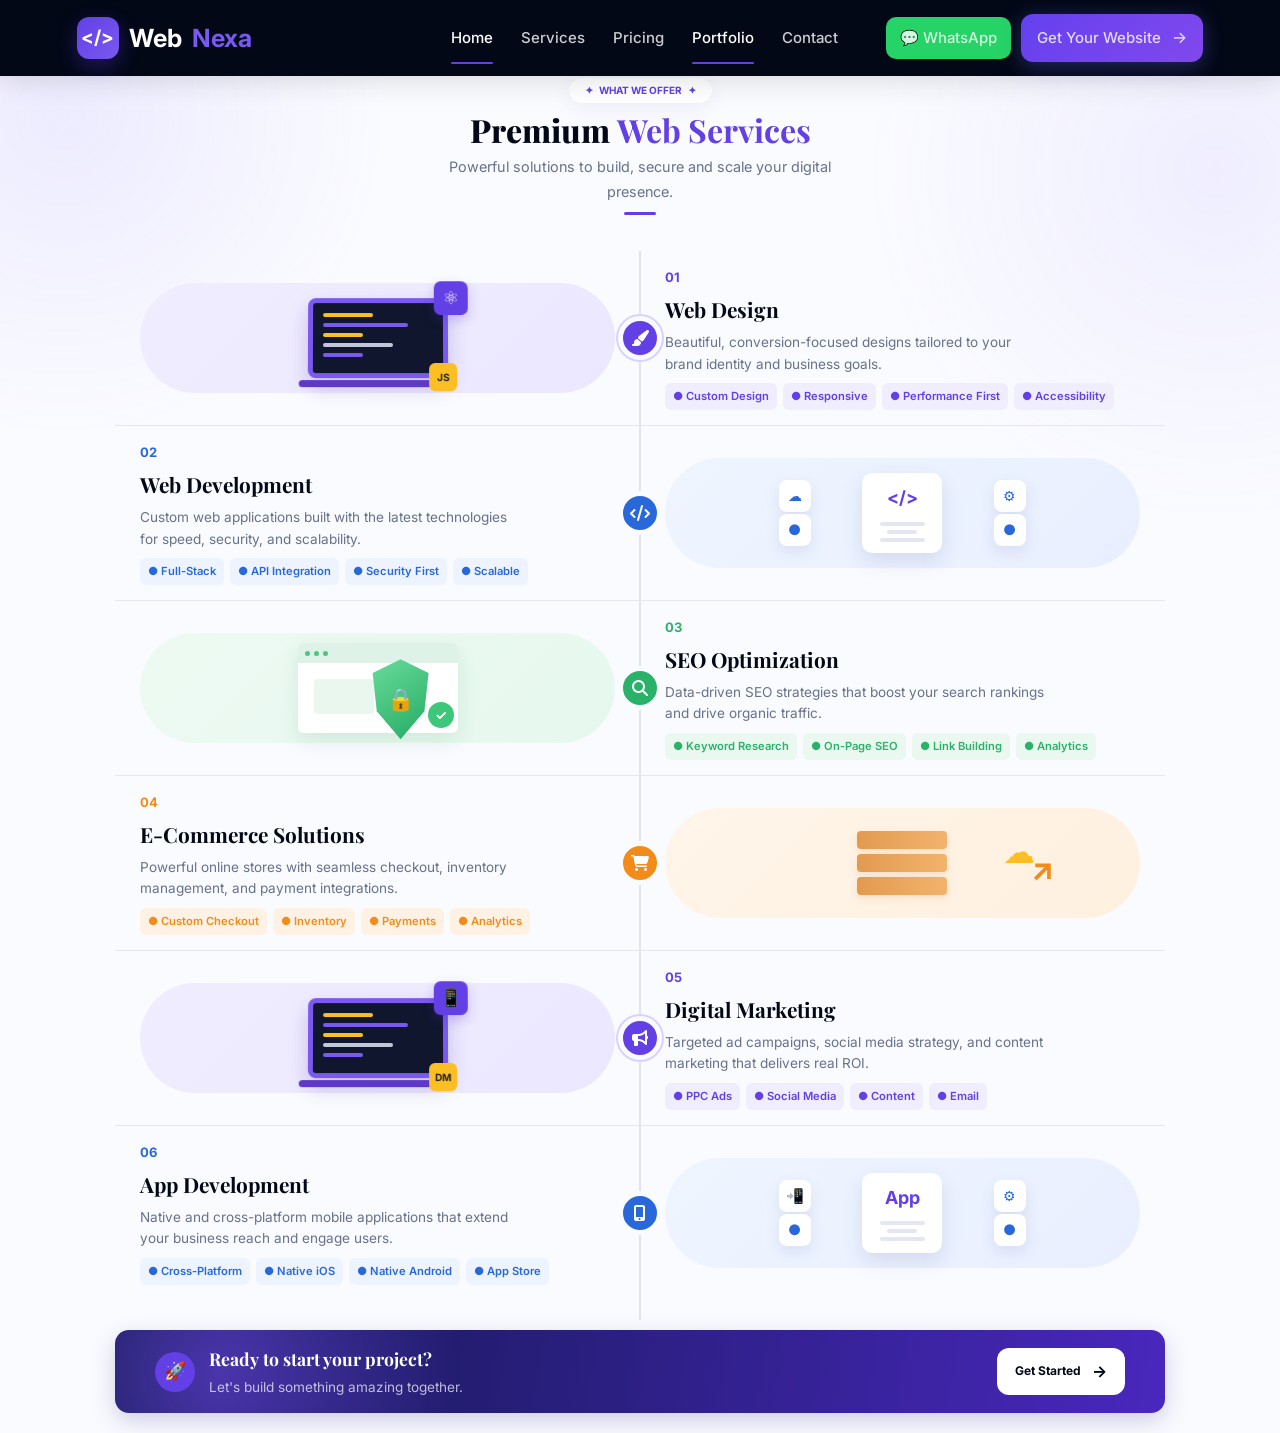
==== commit d8f4c3f9: "Add pricing page and update nav links" ====
--- a/index.html
+++ b/index.html
@@ -27,9 +27,9 @@
 
     <nav aria-label="Main navigation" id="mainNav">
         <a href="#home" class="active">Home</a>
-        <a href="services.html">Services</a>
-        <a href="#pricing">Pricing</a>
-        <a href="portfolio.html">Portfolio</a>
+        <a href="#services">Services</a>
+        <a href="pricing.html">Pricing</a>
+        <a href="portfolio.html" class="active">Portfolio</a>
         <a href="#contact">Contact</a>
         
         <div class="nav-actions">
--- a/css/home.css
+++ b/css/home.css
@@ -1423,168 +1423,6 @@
 .portfolio-card:nth-child(7) { animation-delay: 0.7s; }
 .portfolio-card:nth-child(8) { animation-delay: 0.8s; }
 
-/* ================= SERVICES PAGE ================= */
-.services-page {
-    min-height: calc(100vh - 76px);
-    padding: 15px 9% 20px;
-    background:
-        radial-gradient(circle at 5% 8%, rgba(110, 80, 255, .09), transparent 18%),
-        radial-gradient(circle at 95% 12%, rgba(120, 90, 255, .08), transparent 20%),
-        #fafbff;
-}
-
-.services-section {
-    max-width: 1080px;
-    margin: auto;
-    padding-bottom: 20px;
-}
-
-.services-grid {
-    display: grid;
-    grid-template-columns: 1fr;
-    gap: 24px;
-}
-
-.service-card {
-    background: var(--white);
-    border-radius: var(--radius);
-    padding: 32px 28px;
-    box-shadow: var(--shadow);
-    border: 1px solid rgba(0, 0, 0, 0.04);
-    transition: var(--transition);
-    position: relative;
-    overflow: hidden;
-}
-
-.service-card::before {
-    content: '';
-    position: absolute;
-    top: 0;
-    left: 0;
-    right: 0;
-    height: 4px;
-    background: linear-gradient(90deg, var(--purple), var(--blue));
-    transform: scaleX(0);
-    transform-origin: left;
-    transition: transform 0.4s ease;
-}
-
-.service-card:hover::before {
-    transform: scaleX(1);
-}
-
-.service-card:hover {
-    transform: translateY(-6px);
-    box-shadow: var(--shadow-lg);
-}
-
-.service-card-icon {
-    width: 56px;
-    height: 56px;
-    border-radius: 14px;
-    display: flex;
-    align-items: center;
-    justify-content: center;
-    font-size: 1.3rem;
-    margin-bottom: 18px;
-    transition: var(--transition);
-}
-
-.purple-card .service-card-icon {
-    background: linear-gradient(135deg, #f1edff, #ebe7ff);
-    color: var(--purple);
-}
-
-.blue-card .service-card-icon {
-    background: linear-gradient(135deg, #eef5ff, #e9efff);
-    color: var(--blue);
-}
-
-.green-card .service-card-icon {
-    background: linear-gradient(135deg, #edfaf3, #e6f8ee);
-    color: var(--green);
-}
-
-.orange-card .service-card-icon {
-    background: linear-gradient(135deg, #fff5e9, #fff0df);
-    color: var(--orange);
-}
-
-.service-card:hover .service-card-icon {
-    transform: scale(1.1);
-}
-
-.service-card h3 {
-    font-family: var(--font-heading);
-    font-size: 1.2rem;
-    font-weight: 700;
-    color: var(--primary);
-    margin-bottom: 8px;
-}
-
-.service-card p {
-    color: var(--text-light);
-    font-size: 0.9rem;
-    line-height: 1.6;
-    margin-bottom: 16px;
-}
-
-.service-link {
-    display: inline-flex;
-    align-items: center;
-    gap: 6px;
-    font-size: 0.85rem;
-    font-weight: 600;
-    color: var(--purple);
-    text-decoration: none;
-    transition: var(--transition);
-}
-
-.service-link:hover {
-    gap: 10px;
-    color: var(--primary);
-}
-
-.service-link span {
-    font-size: 1rem;
-    transition: var(--transition);
-}
-
-/* ================= SERVICES RESPONSIVE ================= */
-@media (min-width: 768px) {
-    .services-grid {
-        grid-template-columns: repeat(2, 1fr);
-    }
-}
-
-@media (min-width: 1024px) {
-    .services-grid {
-        grid-template-columns: repeat(3, 1fr);
-    }
-}
-
-@media (min-width: 1200px) {
-    .services-grid {
-        grid-template-columns: repeat(4, 1fr);
-    }
-}
-
-/* ================= SERVICES ANIMATIONS ================= */
-.service-card {
-    opacity: 0;
-    transform: translateY(30px);
-    animation: fadeInUp 0.8s ease-out forwards;
-}
-
-.service-card:nth-child(1) { animation-delay: 0.1s; }
-.service-card:nth-child(2) { animation-delay: 0.2s; }
-.service-card:nth-child(3) { animation-delay: 0.3s; }
-.service-card:nth-child(4) { animation-delay: 0.4s; }
-.service-card:nth-child(5) { animation-delay: 0.5s; }
-.service-card:nth-child(6) { animation-delay: 0.6s; }
-.service-card:nth-child(7) { animation-delay: 0.7s; }
-.service-card:nth-child(8) { animation-delay: 0.8s; }
-
 /* ================= UTILITIES ================= */
 .text-gradient {
     background: linear-gradient(135deg, var(--purple), var(--orange));
@@ -1684,3 +1522,322 @@
     width: 100%;
     justify-content: center;
 }
+
+/* ================= PRICING PAGE ================= */
+.pricing-page {
+    min-height: calc(100vh - 76px);
+    padding: 15px 9% 40px;
+    background:
+        radial-gradient(circle at 5% 8%, rgba(110, 80, 255, .09), transparent 18%),
+        radial-gradient(circle at 95% 12%, rgba(120, 90, 255, .08), transparent 20%),
+        #fafbff;
+}
+
+/* ================= PRICING HERO ================= */
+.pricing-hero {
+    text-align: center;
+    margin-bottom: 16px;
+    padding: 60px 0 20px;
+}
+
+.pricing-hero .offer {
+    display: inline-block;
+    padding: 4px 12px;
+    border-radius: 20px;
+    background: var(--white);
+    color: var(--purple);
+    font-size: 10px;
+    font-weight: bold;
+    box-shadow: 0 5px 20px rgba(50, 30, 130, .07);
+    margin-bottom: 8px;
+}
+
+.pricing-hero .offer span {
+    margin: 0 4px;
+}
+
+.pricing-hero h1 {
+    font-family: var(--font-heading);
+    font-size: clamp(1.4rem, 3vw, 2rem);
+    font-weight: 800;
+    color: var(--primary);
+    line-height: 1.2;
+    margin-bottom: 6px;
+}
+
+.pricing-hero h1 strong {
+    color: var(--purple);
+}
+
+.pricing-hero p {
+    color: var(--text-light);
+    font-size: 0.9rem;
+    max-width: 450px;
+    margin: 0 auto;
+}
+
+/* ================= PRICING CARDS ================= */
+.pricing-cards {
+    max-width: 1100px;
+    margin: 0 auto 40px;
+    display: grid;
+    grid-template-columns: 1fr;
+    gap: 24px;
+    position: relative;
+}
+
+.pricing-card {
+    background: var(--white);
+    border-radius: var(--radius);
+    padding: 32px 28px;
+    box-shadow: var(--shadow);
+    border: 1px solid rgba(0, 0, 0, 0.04);
+    transition: var(--transition);
+    position: relative;
+    overflow: hidden;
+}
+
+.pricing-card:hover {
+    transform: translateY(-6px);
+    box-shadow: var(--shadow-lg);
+}
+
+.pricing-card::before {
+    content: '';
+    position: absolute;
+    top: 0;
+    left: 0;
+    right: 0;
+    height: 4px;
+    background: linear-gradient(90deg, var(--purple), var(--blue));
+}
+
+.pricing-card.popular::before {
+    background: linear-gradient(90deg, var(--purple), var(--orange));
+}
+
+.popular-badge {
+    position: absolute;
+    top: 16px;
+    right: 16px;
+    background: linear-gradient(135deg, var(--purple), var(--orange));
+    color: var(--white);
+    padding: 4px 12px;
+    border-radius: 50px;
+    font-size: 0.7rem;
+    font-weight: 700;
+    text-transform: uppercase;
+    letter-spacing: 1px;
+}
+
+.pricing-header {
+    text-align: center;
+    margin-bottom: 24px;
+    padding-top: 8px;
+}
+
+.pricing-header h3 {
+    font-family: var(--font-heading);
+    font-size: 1.5rem;
+    font-weight: 700;
+    color: var(--primary);
+    margin-bottom: 8px;
+}
+
+.pricing-subtitle {
+    font-size: 0.85rem;
+    color: var(--text-light);
+    margin-bottom: 4px;
+}
+
+.pricing-subtitle span {
+    font-weight: 700;
+    color: var(--purple);
+    font-size: 1.1rem;
+}
+
+.pricing-features {
+    list-style: none;
+    margin-bottom: 28px;
+}
+
+.pricing-features li {
+    display: flex;
+    align-items: center;
+    gap: 10px;
+    padding: 8px 0;
+    font-size: 0.9rem;
+    color: var(--text);
+    border-bottom: 1px solid rgba(0, 0, 0, 0.04);
+}
+
+.pricing-features li:last-child {
+    border-bottom: none;
+}
+
+.pricing-features li i {
+    color: var(--green);
+    font-size: 0.85rem;
+    flex-shrink: 0;
+}
+
+.pricing-btn {
+    display: inline-flex;
+    align-items: center;
+    justify-content: center;
+    gap: 8px;
+    width: 100%;
+    padding: 14px 24px;
+    border-radius: 12px;
+    color: var(--white);
+    font-size: 0.9rem;
+    font-weight: 600;
+    text-decoration: none;
+    transition: var(--transition);
+    box-shadow: 0 4px 20px rgba(99, 102, 241, 0.35);
+}
+
+.pricing-btn span {
+    font-size: 16px;
+    margin-left: 5px;
+}
+
+.starter-btn {
+    background: linear-gradient(135deg, var(--blue), #1d4ed8);
+}
+
+.starter-btn:hover {
+    transform: translateY(-2px);
+    box-shadow: 0 8px 30px rgba(40, 104, 218, 0.5);
+}
+
+.business-btn {
+    background: linear-gradient(135deg, var(--purple), var(--purple-light));
+}
+
+.business-btn:hover {
+    transform: translateY(-2px);
+    box-shadow: 0 8px 30px rgba(98, 64, 229, 0.5);
+}
+
+.professional-btn {
+    background: linear-gradient(135deg, var(--orange), var(--orange-light));
+    color: var(--primary);
+}
+
+.professional-btn:hover {
+    transform: translateY(-2px);
+    box-shadow: 0 8px 30px rgba(242, 139, 25, 0.5);
+}
+
+/* ================= PRICING BOTTOM ================= */
+.pricing-bottom {
+    text-align: center;
+    max-width: 600px;
+    margin: 0 auto 40px;
+    padding: 28px;
+    background: var(--white);
+    border-radius: var(--radius);
+    box-shadow: var(--shadow);
+    border: 1px solid rgba(0, 0, 0, 0.04);
+}
+
+.pricing-bottom p {
+    font-size: 1rem;
+    color: var(--text);
+    font-weight: 500;
+    margin-bottom: 20px;
+}
+
+.pricing-exact-btn {
+    display: inline-flex;
+    align-items: center;
+    gap: 8px;
+    padding: 14px 32px;
+    border-radius: 50px;
+    color: var(--white);
+    background: linear-gradient(135deg, var(--purple), var(--blue));
+    font-size: 0.95rem;
+    font-weight: 600;
+    text-decoration: none;
+    transition: var(--transition);
+    box-shadow: 0 4px 20px rgba(99, 102, 241, 0.35);
+}
+
+.pricing-exact-btn span {
+    font-size: 16px;
+    margin-left: 5px;
+}
+
+.pricing-exact-btn:hover {
+    transform: translateY(-2px);
+    box-shadow: 0 8px 30px rgba(99, 102, 241, 0.5);
+}
+
+/* ================= RESPONSIVE - PRICING ================= */
+@media (min-width: 768px) {
+    .pricing-cards {
+        grid-template-columns: repeat(3, 1fr);
+        gap: 24px;
+    }
+
+    .pricing-card {
+        padding: 36px 28px;
+    }
+}
+
+@media (max-width: 650px) {
+    .pricing-page {
+        padding: 25px 15px 30px;
+    }
+
+    .pricing-hero {
+        padding: 40px 0 16px;
+    }
+
+    .pricing-hero h1 {
+        font-size: 1.5rem;
+    }
+
+    .pricing-card {
+        padding: 28px 20px;
+    }
+
+    .pricing-header h3 {
+        font-size: 1.3rem;
+    }
+
+    .pricing-bottom {
+        padding: 24px 20px;
+    }
+
+    .pricing-exact-btn {
+        width: 100%;
+        justify-content: center;
+    }
+}
+
+/* ================= ANIMATIONS ================= */
+.pricing-card {
+    opacity: 0;
+    transform: translateY(30px);
+    animation: fadeInUp 0.8s ease-out forwards;
+}
+
+.pricing-card:nth-child(1) {
+    animation-delay: 0.1s;
+}
+
+.pricing-card:nth-child(2) {
+    animation-delay: 0.25s;
+}
+
+.pricing-card:nth-child(3) {
+    animation-delay: 0.4s;
+}
+
+.pricing-bottom {
+    opacity: 0;
+    transform: translateY(30px);
+    animation: fadeInUp 0.8s ease-out 0.55s forwards;
+}
